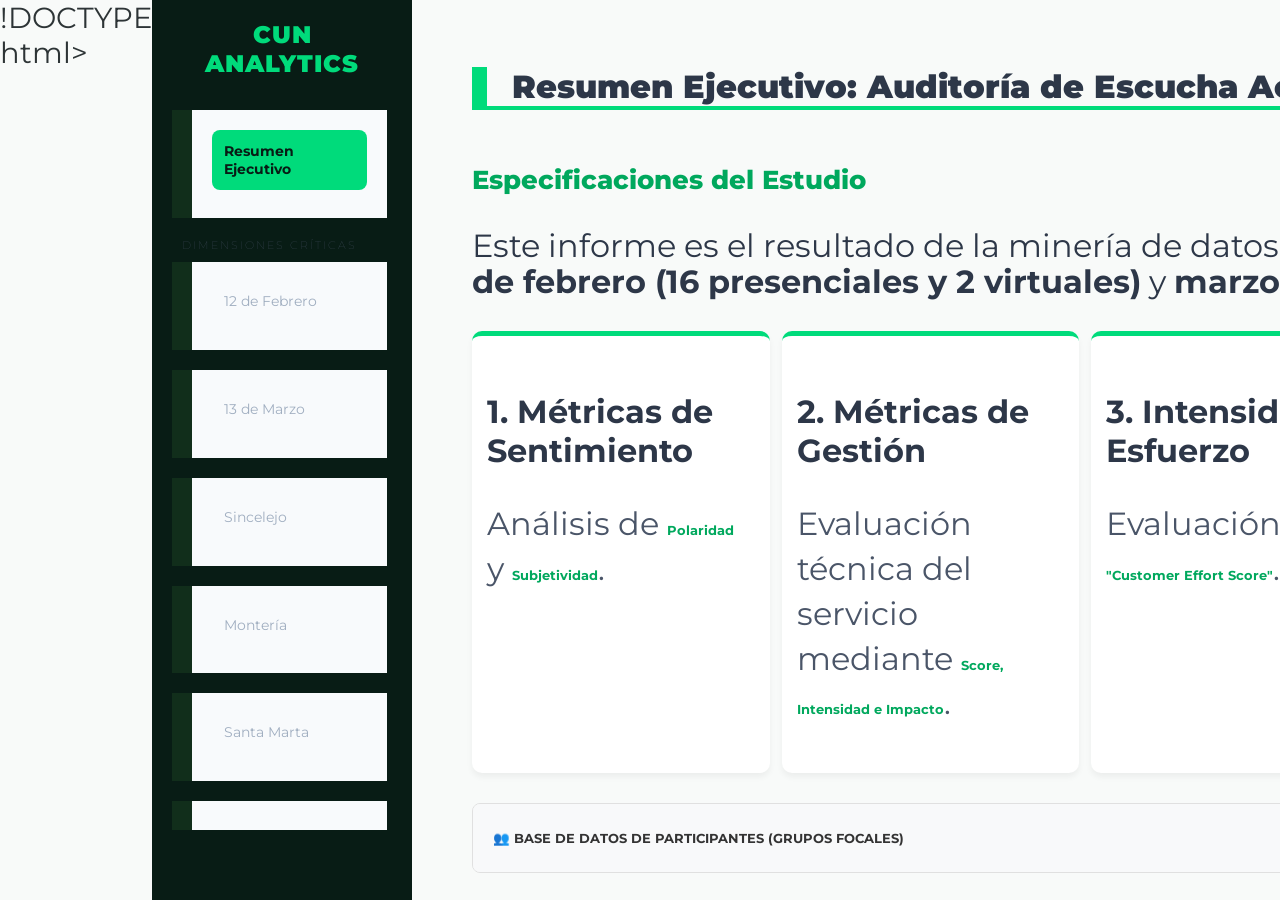
==== index.html @ f8b38ac7 "Subir FocusGroup-mayo" ====
!DOCTYPE html>
<html lang="es">
<head>
    <meta charset="UTF-8">
    <title>Auditoría de Escucha Activa CUN</title>
    <link href="https://fonts.googleapis.com/css2?family=Montserrat:wght@300;400;700;900&display=swap" rel="stylesheet">
        <link rel="stylesheet" href="./estilos/estiloTablas.css">
        <link rel="stylesheet" href="./estilos/style.css">
</head>
<body>

    <div class="app-container">
        <aside class="sidebar">
            <div class="brand">CUN ANALYTICS</div>
            
            <nav class="nav-menu">
                <ul class="nav-list">
                    <li>
                        <button class="nav-btn active" data-tab="inicio">Resumen Ejecutivo</button>
                    </li>
                    
                    <div class="nav-label">DIMENSIONES CRÍTICAS</div>
                    
                    <li><a href="./HojasHtml/12-Febrerohtml" class="nav-btn">12 de Febrero</a></li>
                    <li><a href="./HojasHtml/13-Marzo.html" class="nav-btn">13 de Marzo</a></li>
                    <li><a href="./HojasHtml/Sincelejo.html" class="nav-btn">Sincelejo</a></li>
                    <li><a href="./HojasHtml/Monteria.html" class="nav-btn">Montería</a></li>
                    <li><a href="./HojasHtml/SantaMarta.html" class="nav-btn">Santa Marta</a></li>
                    <li><a href="./HojasHtml/Neiva.html" class="nav-btn">Neiva</a></li>
                     <li><a href="./HojasHtml/Ibague.html" class="nav-btn">Neiva</a></li>
                    <li><button class="nav-btn" id="back-btn">Regresar</button></li>
                </ul>
            </nav>
        </aside>

        <main class="main-content">
            <section id="inicio" class="tab-pane active">
                <h1 class="main-title">Resumen Ejecutivo: Auditoría de Escucha Activa</h1>
                
                <div class="welcome-card">
                    <h2 class="section-subtitle">Especificaciones del Estudio</h2>
                    <p class="welcome-text">
<p class="welcome-text">
    Este informe es el resultado de la minería de datos cualitativos obtenida en los 
    <strong>Grupos Focales de febrero (16 presenciales y 2 virtuales)</strong> y 
    <strong>marzo (18 virtuales y 2 presenciales)</strong>. 
    
</p>
                </div>

                <div class="contenedor-insights-gigante">
                    <div class="caja-superior">
                        <h4 class="titulo-gigante">1. Métricas de Sentimiento</h4>
                        <p class="texto-gigante">Análisis de <strong>Polaridad</strong> y <strong>Subjetividad</strong>.</p>
                    </div>
                    <div class="caja-superior">
                        <h4 class="titulo-gigante">2. Métricas de Gestión</h4>
                        <p class="texto-gigante">Evaluación técnica del servicio mediante <strong>Score, Intensidad e Impacto</strong>.</p>
                    </div>
                    <div class="caja-superior">
                        <h4 class="titulo-gigante">3. Intensidad y Esfuerzo</h4>
                        <p class="texto-gigante">Evaluación del <strong>"Customer Effort Score"</strong>.</p>
                    </div>
                    <div class="caja-superior">
                        <h4 class="titulo-gigante">4. Análisis e Insights</h4>
                        <p class="texto-gigante">Interpretación estratégica y <strong>análisis de fondo</strong>.</p>
                    </div>
                    <div class="caja-superior">
                        <h4 class="titulo-gigante">5. Evidencia Directa</h4>
                        <p class="texto-gigante"><strong>Verbatims:</strong> Citas textuales extraídas de los grupos focales.</p>
                    </div>
                </div>
            </section>

            <div class="accordion-container" style="margin-top: 30px; border: 1px solid #e0e0e0; border-radius: 8px; overflow: hidden; background: white;">
                <button class="accordion-header" onclick="toggleAccordion()" style="width: 100%; padding: 20px; background: #f8f9fa; border: none; display: flex; justify-content: space-between; align-items: center; cursor: pointer;">
                    <span style="font-family: 'Montserrat', sans-serif; font-weight: 700; color: #333;">👥 BASE DE DATOS DE PARTICIPANTES (GRUPOS FOCALES)</span>
                    <span id="acc-icon" style="color: #e10915; font-size: 1.5rem; font-weight: bold;">+</span>
                </button>
                
                <div id="accordion-content" class="accordion-content" style="display: none; padding: 20px; overflow-x: auto; border-top: 1px solid #e0e0e0;">
                    <table class="comparative-table">
    <thead>
        <tr>
            <th>Fecha</th>
            <th>Documento</th>
            <th>Nombre Completo</th>
            <th>Programa Académico</th>
            <th>Modalidad</th>
        </tr>
    </thead>
    <tbody>
        <tr><td>12/02/2026</td><td>1028863261</td><td>Jaider Santiago Beltrán Veloza</td><td>Ingeniería de Sistemas</td><td>Presencial</td></tr>
        <tr><td>12/02/2026</td><td>1011086220</td><td>David Alejandro Hernández Rodríguez</td><td>Ingeniería de Sistemas</td><td>Presencial</td></tr>
        <tr><td>12/02/2026</td><td>1031171124</td><td>Juan Esteban Bernal</td><td>Administración de Empresas</td><td>Presencial</td></tr>
        <tr><td>12/02/2026</td><td>1010156798</td><td>Cristian Alexis Trujillo Padilla</td><td>Producción Audiovisual</td><td>Presencial</td></tr>
        <tr><td>12/02/2026</td><td>1233501755</td><td>Tifany Cifuentes Cabrales</td><td>Diseño Gráfico</td><td>Presencial</td></tr>
        <tr><td>12/02/2026</td><td>1016716433</td><td>Deiby Sebastián Gil Gallo</td><td>Diseño Gráfico</td><td>Presencial</td></tr>
        <tr><td>12/02/2026</td><td>1013108384</td><td>Juan Esteban Marentes Caballero</td><td>Ingeniería Electrónica</td><td>Presencial</td></tr>
        <tr><td>12/02/2026</td><td>1027151205</td><td>Laura Ximena Penagos Fernández</td><td>Diseño Gráfico</td><td>Presencial</td></tr>
        <tr><td>12/02/2026</td><td>1025530709</td><td>Juan Sebastián Amado Rodríguez</td><td>Ingeniería Electrónica</td><td>Presencial</td></tr>
        <tr><td>12/02/2026</td><td>1000850787</td><td>Juan David Velandia Guayacundo</td><td>Ingeniería de Sistemas</td><td>Presencial</td></tr>
        <tr><td>12/02/2026</td><td>1072961025</td><td>Andrés Felipe Castro Rodriguez</td><td>Administración Deportiva</td><td>Presencial</td></tr>
        <tr><td>12/02/2026</td><td>1024504661</td><td>Daniel Esteban Murcia Velásquez</td><td>Ingeniería de Sistemas</td><td>Presencial</td></tr>
        <tr><td>13/02/2026</td><td>1011089116</td><td>Johan Jaramillo Mejía</td><td>Ingeniería de Sistemas</td><td>Presencial</td></tr>
        <tr><td>11/03/2026</td><td>1101685660</td><td>Emerson Sair Salazar Corzo</td><td>Diseño Gráfico</td><td>Virtual</td></tr>
        <tr><td>11/03/2026</td><td>1082979523</td><td>Breiner Zamir Hernandez Ñustes</td><td>Administración de Empresas</td><td>Virtual</td></tr>
        <tr><td>12/03/2026</td><td>1030664643</td><td>Elkin Gómez</td><td>Publicidad y Mercadeo</td><td>Virtual</td></tr>
        <tr><td>12/03/2026</td><td>10967574</td><td>Alber Manuel Martinez Palencia</td><td>Administración de Empresas</td><td>Virtual</td></tr>
        <tr><td>12/03/2026</td><td>1021315566</td><td>Juan Esteban Contreras Lozano</td><td>Producción Audiovisual</td><td>Virtual</td></tr>
        <tr><td>12/03/2026</td><td>1003721769</td><td>Jose Mario Llorente Machado</td><td>Administración de Empresas</td><td>Virtual</td></tr>
        <tr><td>12/03/2026</td><td>1042433398</td><td>Hugo Rafael Mercado Bonett</td><td>Ingeniería Industrial</td><td>Virtual</td></tr>
        <tr><td>12/03/2026</td><td>1072425446</td><td>Carlos Andres Penagos Cristobal</td><td>Contaduría Pública</td><td>Virtual</td></tr>
        <tr><td>12/03/2026</td><td>1082958380</td><td>Dayana Melisa Perez Carrillo</td><td>Administración de Empresas</td><td>Virtual</td></tr>
        <tr><td>12/03/2026</td><td>1001186234</td><td>Carlos Alberto Poveda Nuñez</td><td>Ingeniería de Sistemas</td><td>Presencial</td></tr>
        <tr><td>12/03/2026</td><td>1070008398</td><td>Johanna Patricia Ramos Orjuela</td><td>Contaduría Pública</td><td>Virtual</td></tr>
    </tbody>
</table>
                </div>
            </div>

            <section id="comparativa" class="tab-pane active" style="margin-top: 50px;">
                <h2 class="section-subtitle">Análisis Comparativo Evolutivo: Presencial vs. Virtual</h2>
                
                <div class="explicacion-box">
                    <h3 class="metodologia-titulo">Metodología del Score Semántico</h3>
                    
                </div>

                <table class="comparative-table">
                    <thead>
                        <tr>
                            <th>Subcategoría</th>
                            <th>Métrica Clave</th>
                            <th>Resultado Feb (Presencial)</th>
                            <th>Resultado Mar (Virtual)</th>
                            <th>Calor</th>
                            <th>Explicación Operativa</th>
                        </tr>
                    </thead>
                    <tbody>
                        <tr>
                            <td><strong>Sede y Entorno</strong></td>
                            <td>Polaridad de Sentimiento</td>
                            <td><span class="metric-badge">+0.82</span><br><small>Valoración de espacios físicos y terrazas.</small></td>
                            <td><span class="metric-badge">+0.90</span><br><small>Soberanía del tiempo y facilidad digital.</small></td>
                            <td class="calor-up" style="color: #28a745; text-align: center;">▲</td>
                            <td>Para el virtual, el <span class="highlight-text">LMS es su hogar</span>. Valoran la eliminación del desplazamiento como una ganancia de calidad de vida.</td>
                        </tr>
                        <tr>
                            <td><strong>Canales de Servicio</strong></td>
                            <td>Score de Eficacia (1-5)</td>
                            <td><span class="metric-badge">3.2</span><br><small>Lentitud con opción presencial.</small></td>
                            <td><span class="metric-badge">1.2</span><br><small>Bloqueo sistémico sin respuesta.</small></td>
                            <td class="calor-down" style="color: #dc3545; text-align: center;">▼</td>
                            <td>El virtual no tiene "Plan B". Un error en <span class="highlight-text">CamiTicket</span> se percibe como abandono financiero absoluto.</td>
                        </tr>
                        <tr>
                            <td><strong>Carga Académica</strong></td>
                            <td>Carga académica</td>
                            <td><span class="metric-badge">15%</span><br><small>Fatiga por materias disciplinares.</small></td>
                            <td><span class="metric-badge">45%</span><br><small>Crisis por pérdida de créditos.</small></td>
                            <td class="calor-down" style="color: #dc3545; text-align: center;">▼</td>
                            <td>El <span class="highlight-text">"Trauma de Reintegro"</span> genera insatisfacción, a veces los creditos no parecen completos en SINU</td>
                        </tr>
                        <tr>
                            <td><strong>Docencia</strong></td>
                            <td>Satisfacción (CSAT)</td>
                            <td><span class="metric-badge">4.7</span><br><small>Conexión humana en aula.</small></td>
                            <td><span class="metric-badge">4.4</span><br><small>Guía académica estable.</small></td>
                            <td class="calor-stable" style="color: #ffc107; text-align: center;">●</td>
                            <td>El profesor es respetado, pero el virtual exige <span class="highlight-text">actualización de contenidos</span> multimedia y software moderno.</td>
                        </tr>
                        <tr>
                            <td><strong>Pertenencia</strong></td>
                            <td>Índice de Conexión</td>
                            <td><span class="metric-badge">ALTA</span><br><small>Vínculo social y cultural.</small></td>
                            <td><span class="metric-badge">BAJA</span><br><small>Vínculo por resolución.</small></td>
                            <td class="calor-down" style="color: #dc3545; text-align: center;">▼</td>
                            <td>El virtual se siente CUNista solo si la universidad <span class="highlight-text">le resuelve</span>. Si el proceso falla, la conexión desaparece.</td>
                        </tr>
                    </tbody>
                </table>
            </section>
<section id="comparativa" class="tab-pane active">
    <h2 class="section-subtitle">Análisis Comparativo por Ciudad</h2>
    
    <div class="table-wrapper">
        <table class="regional-analysis-table">
            <thead>
                <tr>
                    <th>Categoría : Subcategoría</th>
                    <th>Sincelejo</th>
                    <th>Montería</th>
                    <th>Santa Marta</th>
                    <th>Neiva</th>
                    <th>Ibagué</th>
                </tr>
            </thead>
            <tbody>
                <tr>
                    <td class="category-cell"><strong>Académico: Pensum y Calidad</strong></td>
                    <td><span class="score green">9.5</span> Nivel más alto, enfoque total en IA y actualización constante de contenidos.</td>
                    <td><span class="score">9.0</span> Contenido sólido pero limitado a la teoría por falta crítica de equipos físicos.</td>
                    <td><span class="score">9.0</span> Estudiantes valoran la aplicabilidad laboral y la ruta clara hacia el empleo.</td>
                    <td><span class="score">8.0</span> Contenidos modernos aunque existe una demanda insatisfecha por temas de ciberseguridad.</td>
                    <td><span class="score">8.5</span> Bien calificado gracias a la efectiva integración de diversos contenidos digitales.</td>
                </tr>
                <tr class="row-alert">
                    <td class="category-cell"><strong>Académico: Prácticas</strong></td>
                    <td><span class="score red">3.0</span> Bloqueo operativo por falta de convenios locales y exceso de burocracia.</td>
                    <td class="critical-cell"><span class="score red">2.0</span> Punto más crítico; estudiantes estancados en octavo semestre sin poder avanzar.</td>
                    <td><span class="score red">3.0</span> Limbo administrativo; perciben que los contratos no se firman a tiempo en Bogotá.</td>
                    <td><span class="score red">3.0</span> Desinformación total; no hay claridad sobre procesos, lugares o responsables.</td>
                    <td><span class="score red">2.5</span> Incertidumbre y miedo real a no graduarse por falta de empresas vinculadas.</td>
                </tr>
                <tr>
                    <td class="category-cell"><strong>Tecnológico: Hardware y Aula</strong></td>
                    <td><span class="score">4.0</span> Televisores pequeños; los estudiantes de atrás no logran ver el código.</td>
                    <td class="critical-cell"><span class="score red">1.0</span> Crisis total; faltan CPUs para desarmar y herramientas básicas como ponchadoras.</td>
                    <td><span class="score">4.0</span> Equipos lentos que no soportan los requerimientos del software de ingeniería.</td>
                    <td><span class="score">5.0</span> Equipos básicos con mantenimiento deficiente en periféricos como mouses y teclados.</td>
                    <td><span class="score">5.0</span> Hardware limitado; la operación depende totalmente de que el alumno traiga su PC.</td>
                </tr>
                <tr class="row-alert">
                    <td class="category-cell"><strong>Servicio: CamiTicket</strong></td>
                    <td><span class="score red">2.0</span> Respuestas frías; la sede carece de autonomía para resolver problemas directamente.</td>
                    <td><span class="score red">1.5</span> Nivel más bajo; tickets archivados sin respuesta efectiva durante semanas.</td>
                    <td><span class="score red">2.0</span> Lenguaje burocrático; cierran casos arbitrariamente sin aportar soluciones reales.</td>
                    <td><span class="score red">2.0</span> Respuestas robóticas estandarizadas que no corresponden a la solicitud enviada.</td>
                    <td><span class="score red">1.5</span> Gran frustración; el sistema se percibe como un muro burocrático insuperable.</td>
                </tr>
                <tr>
                    <td class="category-cell"><strong>Servicio: Bienestar</strong></td>
                    <td class="success-cell"><span class="score green">10.0</span> Perfección total; es el rostro humano que salva la experiencia de sede.</td>
                    <td><span class="score">9.0</span> Muy bueno; mejora notable con entrega de uniformes y kits deportivos.</td>
                    <td><span class="score">9.5</span> Actúan como mediadores efectivos cuando los procesos administrativos fallan.</td>
                    <td><span class="score">9.5</span> Único canal que genera felicidad real y sentido de pertenencia institucional.</td>
                    <td><span class="score">9.5</span> Pilar de sede; canal de comunicación efectivo, cercano y resolutivo.</td>
                </tr>
                <tr>
                    <td class="category-cell"><strong>Infraestructura: Física</strong></td>
                    <td><span class="score">5.0</span> Calor extremo; urgen zonas de descanso adecuadas y servicio de cafetería.</td>
                    <td><span class="score">6.0</span> Ambiente agradable pero afectado por la mala difusión de eventos locales.</td>
                    <td><span class="score red">4.5</span> Urgencia vital; los sistemas de aire acondicionado no logran enfriar salones.</td>
                    <td><span class="score">5.0</span> Edificio tipo oficina; falta alma de campus y bebederos de agua.</td>
                    <td><span class="score">5.0</span> Problemas serios de climatización y ruido excesivo entre salones vecinos.</td>
                </tr>
            </tbody>
        </table>
    </div>
    <div>
        <div class="item-container">
    <table class="regional-analysis-table insights-table">
        <thead>
            <tr>
                <th>Montería vs. el resto en Tecnología</th>
                <th>Sincelejo: Referente Académico</th>
                <th>Lo adminsitrativo, oportunidad de mejora</th>
                <th>Bienestar: El "Héroe" Local</th>
                
            </tr>
        </thead>
        <tbody>
            <tr>
                <td class="neutral-cell">
                    Mientras que Sincelejo o Ibagué reportan limitaciones menores, 
                    <strong>Montería</strong> carece de insumos físicos básicos. Es una brecha de dotación crítica.
                </td>
                <td class="success-cell">
                    Es la sede con mayor orgullo académico. Mientras otros valoran el pensum, 
                    en <strong>Sincelejo</strong> es su principal bandera de identidad.
                </td>
                <td class="neutral-cell">
                    Los fallos en <strong>CamiTicket y Prácticas</strong> son idénticos en todo el país, 
                    confirmando un problema centralizado en Bogotá, no en las sedes.
                </td>
                <td class="success-cell">
                    Sin excepción, es lo único que funciona perfectamente. El estudiante de la 
                    <strong>CUN</strong> valora profundamente la atención humana presencial.
                </td>
               
            </tr>
        </tbody>
    </table>
</div>
</section>

<seccion>
    <div class = "slides">
            <iframe src="https://docs.google.com/presentation/d/e/2PACX-1vTR9WwRwPGd0lTz35zc57aGrCvgGKlrPq21J64Ih_JGlXs4ga_efpC9P6jLFLW65jc3xTUt_A3sXANV/pubembed?start=false&loop=false&delayms=3000" frameborder="0" width="1536" height="893" allowfullscreen="true" mozallowfullscreen="true" webkitallowfullscreen="true"></iframe>
    </div>
</seccion>    

        </main>
    </div>

    <script>
        function toggleAccordion() {
            const content = document.getElementById('accordion-content');
            const icon = document.getElementById('acc-icon');
            if (content.style.display === "block") {
                content.style.display = "none";
                icon.innerText = "+";
            } else {
                content.style.display = "block";
                icon.innerText = "-";
            }
        }
    </script>
    <script src="script.js"></script>C:\Users\juan_garnicac\Documents\ProyectosVisual\EschuahEnvivo\febrero-12\Grupo focal 3_SC.json
</body>
</html>
---- estilos/estiloTablas.css ----
/* Contenedor de la sección */
#comparativa {
    margin-top: 50px;
    font-family: 'Segoe UI', Tahoma, Geneva, Verdana, sans-serif;
}

.section-subtitle {
    color: #1b5e20; /* Verde institucional oscuro */
    margin-bottom: 20px;
}

/* Manejo del scroll y contenedor de tabla */
.table-wrapper {
    overflow-x: auto;
    margin: 20px 0;
    box-shadow: 0 4px 10px rgba(0,0,0,0.1);
    border-radius: 8px;
}

/* Estilo general de la tabla */
.regional-analysis-table {
    width: 100%;
    border-collapse: collapse;
    min-width: 1100px;
    background-color: #ffffff;
}

/* Encabezados en verde oscuro */
.regional-analysis-table th {
    background-color: #2e7d32; 
    color: #ffffff;
    padding: 15px;
    border: 1px solid #ffffff;
    text-align: center;
}

.regional-analysis-table th:first-child {
    text-align: left;
}

/* Celdas */
.regional-analysis-table td {
    padding: 12px;
    border: 1px solid #e8f5e9; /* Bordes en verde muy claro */
    vertical-align: top;
    font-size: 14px;
    line-height: 1.4;
    color: #333;
}

/* Columna de categorías */
.category-cell {
    background-color: #f1f8e9; /* Fondo sutil verde/lima */
    width: 220px;
    color: #1b5e20;
}

/* Resaltado de puntajes en escala de verde */
.score {
    display: block;
    font-weight: bold;
    font-size: 1.1em;
    margin-bottom: 4px;
    text-align: center;
}

/* Reemplazo de rojos por verdes suaves para mantener la escala */
.score.green { color: #2e7d32; } /* Verde fuerte para lo excelente */
.score.low { color: #81c784; }   /* Verde claro para lo que antes era rojo */

/* Celdas de éxito (Puntajes 9-10) */
.success-cell {
    background-color: #c8e6c9 !important; /* Verde menta claro */
}

/* Celdas de puntaje bajo (Ahora en verde neutro, no rojo) */
.neutral-cell {
    background-color: #f9fbe7 !important; /* Un verde/amarillo muy pálido */
}

/* Estilo responsivo */
@media (max-width: 768px) {
    .regional-analysis-table td {
        font-size: 13px;
    }
}
---- estilos/style.css ----
/* VARIABLES Y BASE */
:root {
    --cun-green: #22c55e;
    --cun-green-dark: #166534;
    --cun-gray-dark: #1e293b;
    --white: #ffffff;
}

body {
    margin: 0; 
    font-family: 'Montserrat', sans-serif;
    background-color: #f1f5f9; 
    color: var(--cun-gray-dark);
    font-size: 1.8rem; 
}

.app-container { display: flex; height: 100vh; }

/* SIDEBAR Y NAV */
.sidebar {
    width: 380px;
    background-color: var(--cun-gray-dark);
    padding: 2.5rem 1.2rem; 
    position: fixed; 
    height: 100vh;
}

.brand { 
    font-size: 2.8rem; 
    font-weight: 900; 
    color: var(--cun-green); 
    text-align: center; 
    margin-bottom: 3rem; 
}

.nav-list { list-style: none; padding: 0; margin: 0; }

.nav-label { 
    font-size: 1.3rem; 
    color: #64748b; 
    margin: 1.5rem 0 1rem 10px; 
    letter-spacing: 2px; 
}

.nav-btn {
    width: 100%; 
    padding: 22px; 
    background: none; border: none; color: #94a3b8;
    text-align: left; 
    font-weight: 700; 
    cursor: pointer; 
    border-radius: 10px;
    margin-bottom: 10px; 
    transition: 0.3s;
    font-size: 1.5rem;
    text-decoration: none;
    display: block;
}

.nav-btn:hover, .nav-btn.active { background-color: var(--cun-green); color: white; }

/* MAIN CONTENT */
.main-content { 
    margin-left: 38px; 
    flex: 1; 
    padding: 4rem 5rem; 
    overflow-y: auto; 
    font-size: 1.1rem;
}
.main-content p {
    font-size: 2rem !important; /* <--- ESTA ES LA QUE TIENES QUE CAMBIAR */
    line-height: 1.1;
    margin-bottom: 2rem;
    color: var(--cun-gray-dark);
}

.main-title { 
    font-size: 4rem; 
    font-weight: 900; 
    margin-bottom: 2rem; 
    border-left: 15px solid var(--cun-green); 
    padding-left: 25px; 
}

/* CARDS Y CONTENEDORES EXPLICATIVOS */


.section-subtitle {
    color: var(--cun-green-dark);
    font-weight: 800;
    margin-bottom: 1rem;
}


/* INSIGHTS GIGANTES (Tus estilos específicos) */
/* EL CONTENEDOR: Ahora más compacto */
.contenedor-insights-gigante {
    display: grid;
    grid-template-columns: repeat(5, 1fr); /* 5 columnas para que sean pequeñas */
    gap: 12px;
    margin-top: 20px;
}

/* LAS CAJAS: Menos "aire" y bordes más finos */
.caja-superior {
    background: white !important;
    padding: 15px !important;       /* Antes tenías 40px, ahora 15px */
    border-radius: 10px !important;
    border-top: 5px solid var(--cun-green) !important; /* Antes 20px, ahora 5px */
    box-shadow: 0 4px 6px rgba(0,0,0,0.05) !important;
    min-height: auto !important;
}

/* EL TÍTULO DE LA MÉTRICA: Letra tamaño normal/destacado */
.titulo-gigante {
    font-size: 2rem !important;    /* Bajamos de 3.5rem a 1rem */
    color: var(--cun-gray-dark) !important;
    font-weight: 700 !important;
    text-transform: none !important; /* Quitamos las mayúsculas pesadas */
    margin-bottom: 2px !important;
    line-height: 1.2 !important;
}

/* EL TEXTO DESCRIPTIVO: Letra igual a la de las tablas */
.texto-gigante {
    font-size: 0.2rem !important;  /* Antes 2.2rem, ahora 0.85rem */
    color: #4a5568 !important;
    line-height: 1.4 !important;
}

/* LAS NEGRITAS DENTRO DE LA MÉTRICA */
.texto-gigante strong {
    color: var(--cun-green-dark) !important;
    font-size: 0.8rem !important;  /* Antes 2.4rem, ahora 0.85rem */
}
/* LISTAS GIGANTES */
ul li {
    color: #166534 !important; 
    font-size: 30px !important; 
    line-height: 1.1 !important;
    padding: 20px !important;
    margin-bottom: 20px !important;
    border-left: 20px solid #112e1b !important;
    background: #f8fafc !important;
    display: block !important;
}
/* Estilos para la tabla comparativa y componentes nuevos */

.comparative-table {
    width: 100%;
    border-collapse: collapse;
    margin-top: 60px;
    background: white;
    border-radius: 10px;
    overflow: hidden;
    box-shadow: 0 4px 15px rgba(0,0,0,0.1);
}

.comparative-table th {
    background: #00db7b;
    color: #1a202c;
    padding: 15px;
    font-weight: 900;
    text-transform: uppercase;
    font-size: 1.1rem;
    text-align: left;
}

.comparative-table td {
    padding: 15px;
    border-bottom: 1px solid #edf2f7;
     font-size: 1.1rem;
    vertical-align: top;
    color: #2d3748;
}

.metric-badge {
    font-weight: 700;
    padding: 4px 8px;
    border-radius: 5px;
    background: #f1f5f9;
    display: inline-block;
    margin-bottom: 5px;
}

/* Colores de Tendencia (Calor) */
.calor-up {
    color: #2f855a;
    font-size: 1.2rem;
    font-weight: 900;
    text-align: center;
}

.calor-down {
    color: #c53030;
    font-size: 1.2rem;
    font-weight: 900;
    text-align: center;
}

.calor-stable {
    color: #718096;
    font-size: 1.2rem;
    font-weight: 900;
    text-align: center;
}

/* Caja de Metodología */
.explicacion-box {
    background: #f8fafc;
    padding: 10px;
    border-left: 5px solid #00db7b;
    margin: 20px 0;
    border-radius: 0 10px 10px 0;
}

.metodologia-titulo {
    margin-top: 0;
    color: #1a202c;
    font-size: 1.1rem;
    font-weight: 700;
}

.highlight-text {
    color: #00db7b;
    font-weight: 700;
}

small {
    color: #718096;
    line-height: 1.2;
}
:root {
    --cun-green: #00db7b;
    --cun-green-dark: #00a85d;
    --cun-gray-dark: #2d3748;
    --bg-light: #f7fafc;
    --sidebar-bg: #1a202c;
}

body {
    font-family: 'Montserrat', sans-serif;
    background-color: var(--bg-light);
    margin: 0;
    display: flex;
}

/* Sidebar */
.sidebar {
    width: 260px;
    background: var(--sidebar-bg);
    color: white;
    height: 100vh;
    position: fixed;
    padding: 10px;
}

.brand {
    font-weight: 900;
    font-size: 1.5rem;
    margin-bottom: 2rem;
    color: var(--cun-green);
}

.nav-section-title {
    color: #4a5568;
    font-size: 0.7rem;
    font-weight: 900;
    margin: 20px 0 10px 10px;
    text-transform: uppercase;
}

.nav-btn {
    width: 100%;
    padding: 12px;
    margin-bottom: 8px;
    background: none;
    border: none;
    color: #a0aec0;
    text-align: left;
    cursor: pointer;
    font-family: 'Montserrat';
    transition: 0.3s;
    border-radius: 8px;
}

.nav-btn.active, .nav-btn:hover {
    background: var(--cun-green);
    color: #1a202c;
    font-weight: 700;
}

/* Main Content */
.main-content {
    margin-left: 300px;
    padding: 40px;
    width: calc(100% - 340px);
}

.tab-pane {
    display: none;
    animation: fadeIn 0.5s;
}

.tab-pane.active {
    display: block;
}

@keyframes fadeIn {
    from { opacity: 0; }
    to { opacity: 1; }
}

.main-title {
    font-weight: 900;
    color: var(--cun-gray-dark);
    border-bottom: 4px solid var(--cun-green);
    display: inline-block;
    margin-bottom: 2rem;
}

.info-card {
    background: white;
    padding: 2rem;
    border-radius: 15px;
    box-shadow: 0 10px 30px rgba(0,0,0,0.05);
}

.sub-title {
    font-weight: 700;
    color: var(--cun-green-dark);
    margin: 2rem 0 1rem 0;
    text-transform: uppercase;
    font-size: 1.2rem;
}

/* Tablas */
table {
    width: 100%;
    border-collapse: collapse;
    margin-bottom: 2rem;
    background: white;
    border-radius: 12px;
    overflow: hidden;
    box-shadow: 0 4px 6px rgba(0,0,0,0.05);
}

th {
    background: #edf2f7;
    padding: 15px;
    text-align: left;
    font-size: 0.8rem;
    text-transform: uppercase;
    color: #4a5568;
}

td {
    padding: 15px;
    border-bottom: 1px solid #edf2f7;
    color: #2d3748;
}

/* Badges y Números */
.badge {
    padding: 4px 12px;
    border-radius: 20px;
    font-size: 0.75rem;
    font-weight: 700;
}

.badge-critico { background: #fed7d7; color: #822727; }
.badge-pos { background: #c6f6d5; color: #22543d; }

.num {
    font-weight: 900;
    color: var(--cun-green);
    font-size: 1.2rem;
    width: 40px;
}

/* Citas */
.quote-table td {
    border-bottom: none;
    font-style: italic;
    color: #4a5568;
}

.quote-mark {
    font-size: 3rem;
    color: var(--cun-green);
    font-family: serif;
    line-height: 0;
    vertical-align: -15px;
}
:root { 
    --cun-green: #00db7b; 
    --cun-green-dark: #00a85d; 
    --cun-gray-dark: #2d3748; 
}

body { 
    font-family: 'Montserrat', sans-serif; 
    background-color: #f7fafc; 
    margin: 0; 
    display: flex; 
}

/* BARRA LATERAL */
.sidebar { 
    width: 260px; 
    background: #1a202c; 
    color: white; 
    height: 100vh; 
    position: fixed; 
    padding: 20px; 
    box-sizing: border-box;
}

.brand { 
    font-weight: 900; 
    font-size: 1.5rem; 
    margin-bottom: 2rem; 
    color: var(--cun-green); 
}

.nav-label {
    color: #4a5568; 
    font-size: 0.7rem; 
    font-weight: 30; 
    margin: 20px 0 10px 10px; 
    text-transform: uppercase;
}

.nav-btn {
    width: 100%;
    padding: 8px 12px;        /* Antes 12px, ahora más pequeño */
    margin-bottom: 6px;       /* Antes 8px, ahora más pequeño */
    font-size: 0.8rem;        /* Antes 0.9rem, ahora más pequeño */
    border-radius: 6px;       /* Antes 8px, ahora más pequeño */
}

.nav-btn.active, .nav-btn:hover { 
    background: var(--cun-green); 
    color: #1a202c; 
    font-weight: 700; 
}

/* CONTENIDO PRINCIPAL */
.main-content { 
    margin-left: 260px; 
    padding: 40px; 
    width: calc(100% - 260px); 
    box-sizing: border-box;
}

.tab-pane { 
    display: none; 
    animation: fadeIn 0.5s; 
}

.tab-pane.active { 
    display: block; 
}

@keyframes fadeIn { 
    from { opacity: 0; } 
    to { opacity: 1; } 
}

.main-title { 
    font-weight: 900; 
    color: var(--cun-gray-dark); 
    border-bottom: 4px solid var(--cun-green); 
    display: inline-block; 
    margin-bottom: 2rem; 
}

.sub-title { 
    font-weight: 700; 
    color: var(--cun-green-dark); 
    margin: 2rem 0 1rem 0; 
    text-transform: uppercase; 
    font-size: 1.1rem; 
}

/* TABLAS Y TARJETAS */
table { 
    width: 100%; 
    border-collapse: collapse; 
    margin-bottom: 2rem; 
    background: white; 
    border-radius: 12px; 
    overflow: hidden; 
    box-shadow: 0 4px 6px rgba(0,0,0,0.05); 
}

th { 
    background: #edf2f7; 
    padding: 15px; 
    text-align: left; 
    font-size: 0.8rem; 
    text-transform: uppercase; 
    color: #4a5568; 
}

td { 
    padding: 15px; 
    border-bottom: 1px solid #edf2f7; 
    color: #2d3748; 
}

.badge { 
    padding: 4px 12px; 
    border-radius: 20px; 
    font-size: 0.75rem; 
    font-weight: 700; 
}

.badge-critico { background: #fed7d7; color: #822727; }
.badge-pos { background: #c6f6d5; color: #22543d; }

.quote-mark { 
    font-size: 3rem; 
    color: var(--cun-green); 
    font-family: serif; 
    line-height: 0; 
    vertical-align: -15px; 
}

.num { 
    font-weight: 900; 
    color: var(--cun-green); 
    font-size: 1.2rem; 
    width: 40px; 
}

.summary-box {
    background: white; 
    padding: 2rem; 
    border-radius: 15px; 
    box-shadow: 0 10px 30px rgba(0,0,0,0.05);
    line-height: 1.6;
}
/* Variables de Identidad CUN */
:root {
    --cun-green: #00db7b;
    --cun-green-dark: #00a85d;
    --cun-gray-dark: #2d3748;
    --cun-bg: #f7fafc;
    --sidebar-bg: #1a202c;
    --text-main: #2d3748;
    --text-muted: #718096;
    --border-color: #edf2f7;
}

/* Reset y Estilos Base */
body {
    font-family: 'Montserrat', sans-serif;
    background-color: var(--cun-bg);
    margin: 0;
    display: flex;
}

/* Sidebar / Menú Lateral */
.sidebar {
    width: 260px;
    background: var(--sidebar-bg);
    color: white;
    height: 100vh;
    position: fixed;
    padding: 20px;
}

.brand {
    font-weight: 900;
    font-size: 1.5rem;
    margin-bottom: 2rem;
    color: var(--cun-green);
    letter-spacing: 1px;
}

.sidebar-label {
    color: #4a5568;
    font-size: 0.7rem;
    font-weight: 900;
    margin: 20px 0 10px 10px;
    text-transform: uppercase;
}

.nav-btn {
    width: 100%;
    padding: 12px;
    margin-bottom: 8px;
    background: none;
    border: none;
    color: #a0aec0;
    text-align: left;
    cursor: pointer;
    font-family: 'Montserrat';
    transition: 0.3s;
    border-radius: 8px;
    font-weight: 400;
}

.nav-btn.active, .nav-btn:hover {
    background: var(--cun-green);
    color: var(--sidebar-bg);
    font-weight: 700;
}

/* Contenedor Principal */
.main-content {
    margin-left: 300px;
    padding: 40px;
    width: calc(100% - 340px);
}

/* Sistema de Pestañas */
.tab-pane {
    display: none;
    animation: fadeIn 0.5s;
}

.tab-pane.active {
    display: block;
}

@keyframes fadeIn {
    from { opacity: 0; transform: translateY(10px); }
    to { opacity: 1; transform: translateY(0); }
}

/* Títulos */
.main-title {
    font-weight: 900;
    color: var(--cun-gray-dark);
    border-bottom: 4px solid var(--cun-green);
    display: inline-block;
    margin-bottom: 2rem;
}

.sub-title {
    font-weight: 700;
    color: white;
    background: var(--cun-gray-dark);
    margin: 2rem 0 1rem 0;
    text-transform: uppercase;
    font-size: 0.9rem;
    padding: 10px 15px;
    border-left: 5px solid var(--cun-green);
}

/* Contenedores de Ítems */
.item-container {
    background: white;
    border-radius: 12px;
    padding: 25px;
    margin-bottom: 30px;
    box-shadow: 0 4px 6px rgba(0,0,0,0.05);
    border: 1px solid #e2e8f0;
}

.item-header {
    font-weight: 700;
    color: var(--cun-green-dark);
    font-size: 0.8rem;
    text-transform: uppercase;
    margin-bottom: 15px;
    border-bottom: 1px solid var(--border-color);
    padding-bottom: 5px;
}

/* Tablas de Métricas */
table {
    width: 100%;
    border-collapse: collapse;
    margin-bottom: 20px;
}

th {
    background: #f8fafc;
    padding: 12px;
    text-align: left;
    font-size: 0.7rem;
    text-transform: uppercase;
    color: var(--text-muted);
    border: 1px solid var(--border-color);
}

td {
    padding: 12px;
    border: 1px solid var(--border-color);
    color: var(--text-main);
    font-size: 0.85rem;
}

/* Badges de Estado */
.badge {
    padding: 5px 12px;
    border-radius: 4px;
    font-size: 0.7rem;
    font-weight: 700;
    text-transform: uppercase;
    display: inline-block;
}

.badge-critico {
    background: #fff5f5;
    color: #c53030;
    border: 1px solid #feb2b2;
}

.badge-pos {
    background: #f0fff4;
    color: #2f855a;
    border: 1px solid #9ae6b4;
}

/* Verbatims y Evidencia */
.verbatim {
    background: #f7fafc;
    border-left: 4px solid var(--cun-green);
    padding: 20px;
    font-style: italic;
    color: #4a5568;
    position: relative;
    font-size: 0.9rem;
    line-height: 1.5;
}

/* Insight Box */
.insight-box {
    background: #fffaf0;
    border: 1px solid #feebc8;
    padding: 18px;
    border-radius: 8px;
    color: #744210;
    font-size: 0.85rem;
    line-height: 1.6;
    margin-bottom: 20px;
}
/* VARIABLES DE IDENTIDAD CUN */
:root {
    --cun-green: #00db7b;
    --cun-green-dark: #00a85d;
    --cun-gray-dark: #2d3748;
    --bg-light: #f7fafc;
    --sidebar-bg: #1a202c;
    --text-main: #2d3748;
    --text-muted: #718096;
    --border-color: #edf2f7;
}

/* RESET Y BASE */
body {
    font-family: 'Montserrat', sans-serif;
    background-color: var(--bg-light);
    margin: 0;
    display: flex;
}

/* SIDEBAR / MENÚ LATERAL */
.sidebar {
    width: 260px;
    background: var(--sidebar-bg);
    color: white;
    height: 100vh;
    position: fixed;
    padding: 20px;
    box-sizing: border-box;
}

.brand {
    font-weight: 900;
    font-size: 1.5rem;
    margin-bottom: 2rem;
    color: var(--cun-green);
    letter-spacing: 1px;
}

.sidebar-label {
    color: #4a5568;
    font-size: 0.7rem;
    font-weight: 900;
    margin: 20px 0 10px 10px;
    text-transform: uppercase;
}

.nav-btn {
    width: 100%;
    padding: 12px;
    margin-bottom: 8px;
    background: none;
    border: none;
    color: #a0aec0;
    text-align: left;
    cursor: pointer;
    font-family: 'Montserrat';
    transition: 0.3s;
    border-radius: 8px;
    font-size: 0.9rem;
}

.nav-btn.active, .nav-btn:hover {
    background: var(--cun-green);
    color: var(--sidebar-bg);
    font-weight: 700;
}

/* CONTENEDOR PRINCIPAL */
.main-content {
    margin-left: 280px;
    padding: 40px;
    width: calc(100% - 320px);
    box-sizing: border-box;
}

/* SISTEMA DE PESTAÑAS */
.tab-pane {
    display: none;
    animation: fadeIn 0.4s ease-in-out;
}

.tab-pane.active {
    display: block;
}

@keyframes fadeIn {
    from { opacity: 0; transform: translateY(5px); }
    to { opacity: 1; transform: translateY(0); }
}

/* TÍTULOS */
.main-title {
    font-weight: 900;
    color: var(--cun-gray-dark);
    border-bottom: 4px solid var(--cun-green);
    display: inline-block;
    margin-bottom: 2rem;
    font-size: 2rem;
}

.sub-title {
    font-weight: 700;
    color: white;
    background: var(--cun-gray-dark);
    margin: 2rem 0 1rem 0;
    text-transform: uppercase;
    font-size: 0.9rem;
    padding: 10px 15px;
    border-left: 5px solid var(--cun-green);
}

/* CONTENEDORES DE ITEMS */
.item-container {
    background: white;
    border-radius: 12px;
    padding: 25px;
    margin-bottom: 30px;
    box-shadow: 0 4px 6px rgba(0,0,0,0.05);
    border: 1px solid #e2e8f0;
}

.item-header {
    font-weight: 700;
    color: var(--cun-green-dark);
    font-size: 0.8rem;
    text-transform: uppercase;
    margin-bottom: 15px;
    border-bottom: 1px solid var(--border-color);
    padding-bottom: 5px;
}

/* TABLAS DE MÉTRICAS */
table {
    width: 100%;
    border-collapse: collapse;
    margin-bottom: 20px;
}

th {
    background: #f8fafc;
    padding: 12px;
    text-align: left;
    font-size: 0.7rem;
    text-transform: uppercase;
    color: var(--text-muted);
    border: 1px solid var(--border-color);
}

td {
    padding: 12px;
    border: 1px solid var(--border-color);
    color: var(--text-main);
    font-size: 0.85rem;
}

/* BADGES DE ESTADO */
.badge {
    padding: 5px 12px;
    border-radius: 4px;
    font-size: 0.7rem;
    font-weight: 700;
    text-transform: uppercase;
}

.badge-critico {
    background: #fff5f5;
    color: #c53030;
    border: 1px solid #feb2b2;
}

.badge-pos {
    background: #f0fff4;
    color: #2f855a;
    border: 1px solid #9ae6b4;
}

/* VERBATIMS Y EVIDENCIA */
.verbatim {
    background: #f7fafc;
    border-left: 4px solid var(--cun-green);
    padding: 20px;
    font-style: italic;
    color: #4a5568;
    position: relative;
    font-size: 0.9rem;
    line-height: 1.5;
}

/* INSIGHT BOX */
.insight-box {
    background: #fffaf0;
    border: 1px solid #feebc8;
    padding: 18px;
    border-radius: 8px;
    color: #744210;
    font-size: 0.85rem;
    line-height: 1.6;
    margin-bottom: 20px;
}
.accordion-btn:hover {
    background-color: rgba(0,0,0,0.02) !important;
}

.accordion-btn span {
    transition: transform 0.3s ease;
}

#accordion-content {
    animation: fadeIn 0.4s ease;
}
.nav-menu {
    max-height: 80vh;    /* Altura máxima de la barra lateral */
    overflow-y: auto;    /* Habilita el subir y bajar */
    padding-right: 5px;
}

/* Personalización de la barra de scroll */
.nav-menu::-webkit-scrollbar {
    width: 6px;
}

.nav-menu::-webkit-scrollbar-thumb {
    background: #cccccc;
    border-radius: 10px;
}
/* estilos metodologia */
/* PALETA DE COLORES VERDE INSTITUCIONAL */
:root {
    --green-dark: #1b4332;
    --green-mid: #2d6a4f;
    --green-bright: #40916c;
    --green-light: #d8f3dc;
    --green-soft: #f0fff4;
    --sidebar-bg: #081c15;
    --text-main: #2d3436;
}

body {
    font-family: 'Montserrat', sans-serif;
    background-color: #f8faf9;
    color: var(--text-main);
    overflow-x: hidden;
}

.app-wrapper {
    display: flex;
    min-height: 100vh;
}

/* SIDEBAR CON SCROLL INDEPENDIENTE */
.sidebar-green {
    width: 280px;
    background-color: var(--sidebar-bg);
    color: white;
    position: fixed;
    height: 100vh;
    display: flex;
    flex-direction: column;
    z-index: 1000;
}

.sidebar-header {
    padding: 2rem 1.5rem;
    font-weight: 800;
    font-size: 1.1rem;
    color: #95d5b2;
    display: flex;
    align-items: center;
    gap: 10px;
}

.sidebar-nav {
    flex-grow: 1;
    overflow-y: auto; /* SCROLL PARA SUBIR Y BAJAR BOTONES */
    padding: 1rem;
}

/* Estética del Scrollbar para el menú */
.sidebar-nav::-webkit-scrollbar {
    width: 4px;
}
.sidebar-nav::-webkit-scrollbar-thumb {
    background: var(--green-mid);
    border-radius: 10px;
}

.nav-link {
    color: #b7e4c7;
    padding: 12px 15px;
    border-radius: 8px;
    margin-bottom: 5px;
    font-size: 0.9rem;
    transition: all 0.3s ease;
    display: flex;
    align-items: center;
    gap: 10px;
}

.nav-link i { font-size: 1.1rem; }

.nav-link:hover, .nav-link.active {
    background-color: var(--green-mid);
    color: white;
    transform: translateX(5px);
}

.btn-back {
    margin-top: 20px;
    border: 1px solid var(--green-bright);
    background: transparent;
}

/* ÁREA DE CONTENIDO */
.main-viewport {
    margin-left: 280px;
    width: calc(100% - 280px);
    transition: all 0.3s ease;
}

.content-header {
    background: white;
    padding: 1.5rem 2.5rem;
    border-bottom: 2px solid var(--green-light);
}

/* TARJETAS Y COMPONENTES */
.apa-card {
    background-color: white;
    border-radius: 15px;
    box-shadow: 0 4px 15px rgba(0,0,0,0.05);
    border-left: 6px solid var(--green-bright);
}

.glass-card {
    background: white;
    border-radius: 12px;
    border: 1px solid var(--green-light);
}

.border-start-green {
    border-left: 5px solid var(--green-dark) !important;
}

.card-stats {
    background: linear-gradient(135deg, var(--green-dark), var(--green-mid));
    color: white;
    border-radius: 12px;
}

.badge-green {
    background-color: rgba(255,255,255,0.2);
    color: white;
    padding: 5px 10px;
}

.text-green-dark { color: var(--green-dark); }

.bg-green-light { background-color: var(--green-light); }

.custom-list li {
    padding: 8px 0;
    color: #4a4a4a;
    font-size: 0.95rem;
}

.custom-list li i {
    color: var(--green-bright);
    margin-right: 10px;
    font-size: 0.8rem;
}

.green-divider {
    border-top: 2px solid var(--green-light);
    opacity: 1;
}
@keyframes fadeIn {
    from { opacity: 0; transform: translateY(-10px); }
    to { opacity: 1; transform: translateY(0); }
}
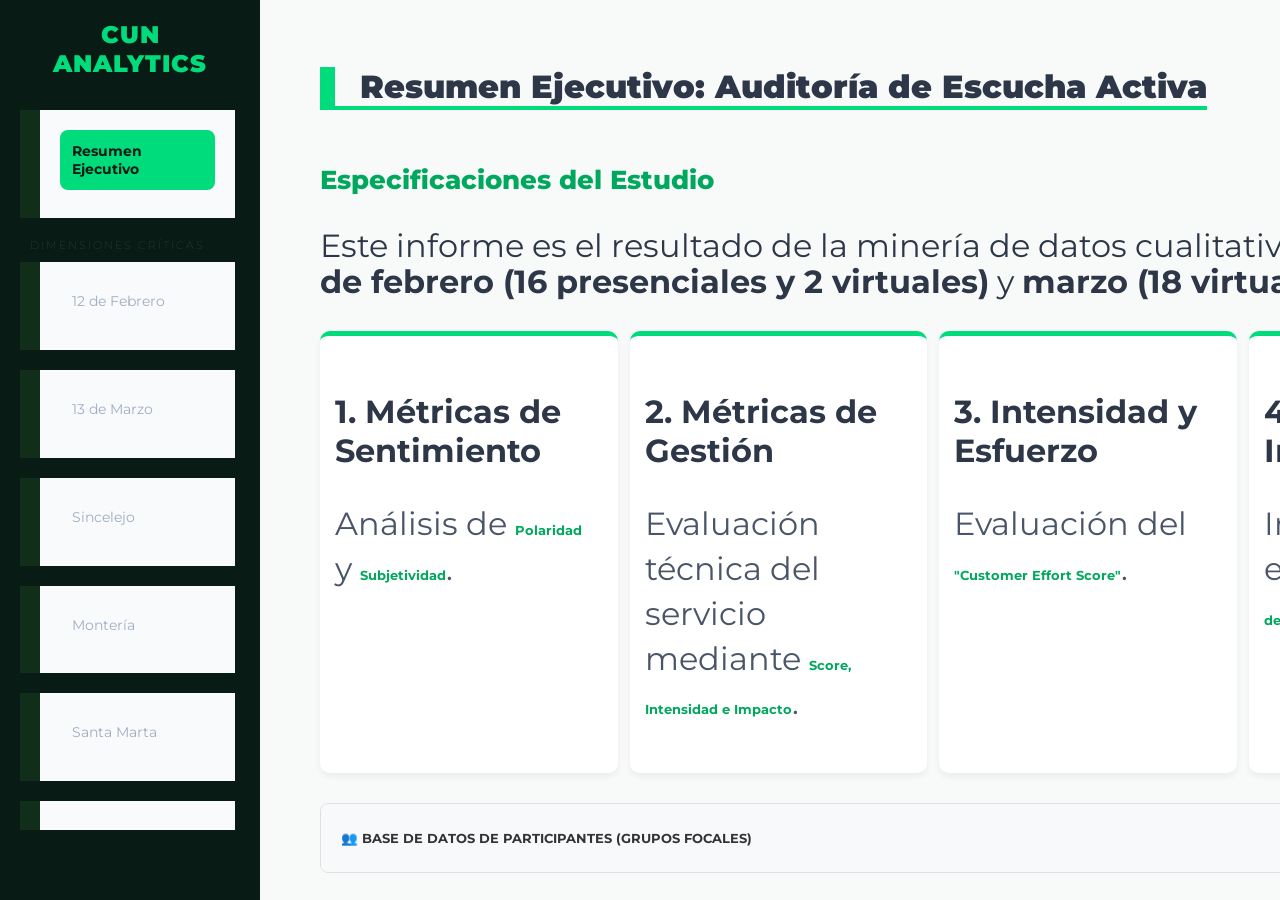
==== commit 653a34a9: "Update index.html" ====
--- a/index.html
+++ b/index.html
@@ -1,313 +1,314 @@
-!DOCTYPE html>
+
+<!DOCTYPE html>
 <html lang="es">
 <head>
     <meta charset="UTF-8">
     <title>Auditoría de Escucha Activa CUN</title>
     <link href="https://fonts.googleapis.com/css2?family=Montserrat:wght@300;400;700;900&display=swap" rel="stylesheet">
-        <link rel="stylesheet" href="./estilos/estiloTablas.css">
-        <link rel="stylesheet" href="./estilos/style.css">
+    <link rel="stylesheet" href="./estilos/estiloTablas.css">
+    <link rel="stylesheet" href="./estilos/style.css">
 </head>
 <body>
 
-    <div class="app-container">
-        <aside class="sidebar">
-            <div class="brand">CUN ANALYTICS</div>
-            
-            <nav class="nav-menu">
-                <ul class="nav-list">
-                    <li>
-                        <button class="nav-btn active" data-tab="inicio">Resumen Ejecutivo</button>
-                    </li>
-                    
-                    <div class="nav-label">DIMENSIONES CRÍTICAS</div>
-                    
-                    <li><a href="./HojasHtml/12-Febrerohtml" class="nav-btn">12 de Febrero</a></li>
-                    <li><a href="./HojasHtml/13-Marzo.html" class="nav-btn">13 de Marzo</a></li>
-                    <li><a href="./HojasHtml/Sincelejo.html" class="nav-btn">Sincelejo</a></li>
-                    <li><a href="./HojasHtml/Monteria.html" class="nav-btn">Montería</a></li>
-                    <li><a href="./HojasHtml/SantaMarta.html" class="nav-btn">Santa Marta</a></li>
-                    <li><a href="./HojasHtml/Neiva.html" class="nav-btn">Neiva</a></li>
-                     <li><a href="./HojasHtml/Ibague.html" class="nav-btn">Neiva</a></li>
-                    <li><button class="nav-btn" id="back-btn">Regresar</button></li>
-                </ul>
-            </nav>
-        </aside>
-
-        <main class="main-content">
-            <section id="inicio" class="tab-pane active">
-                <h1 class="main-title">Resumen Ejecutivo: Auditoría de Escucha Activa</h1>
-                
-                <div class="welcome-card">
-                    <h2 class="section-subtitle">Especificaciones del Estudio</h2>
-                    <p class="welcome-text">
-<p class="welcome-text">
-    Este informe es el resultado de la minería de datos cualitativos obtenida en los 
-    <strong>Grupos Focales de febrero (16 presenciales y 2 virtuales)</strong> y 
-    <strong>marzo (18 virtuales y 2 presenciales)</strong>. 
-    
-</p>
-                </div>
-
-                <div class="contenedor-insights-gigante">
-                    <div class="caja-superior">
-                        <h4 class="titulo-gigante">1. Métricas de Sentimiento</h4>
-                        <p class="texto-gigante">Análisis de <strong>Polaridad</strong> y <strong>Subjetividad</strong>.</p>
-                    </div>
-                    <div class="caja-superior">
-                        <h4 class="titulo-gigante">2. Métricas de Gestión</h4>
-                        <p class="texto-gigante">Evaluación técnica del servicio mediante <strong>Score, Intensidad e Impacto</strong>.</p>
-                    </div>
-                    <div class="caja-superior">
-                        <h4 class="titulo-gigante">3. Intensidad y Esfuerzo</h4>
-                        <p class="texto-gigante">Evaluación del <strong>"Customer Effort Score"</strong>.</p>
-                    </div>
-                    <div class="caja-superior">
-                        <h4 class="titulo-gigante">4. Análisis e Insights</h4>
-                        <p class="texto-gigante">Interpretación estratégica y <strong>análisis de fondo</strong>.</p>
-                    </div>
-                    <div class="caja-superior">
-                        <h4 class="titulo-gigante">5. Evidencia Directa</h4>
-                        <p class="texto-gigante"><strong>Verbatims:</strong> Citas textuales extraídas de los grupos focales.</p>
-                    </div>
-                </div>
-            </section>
-
-            <div class="accordion-container" style="margin-top: 30px; border: 1px solid #e0e0e0; border-radius: 8px; overflow: hidden; background: white;">
-                <button class="accordion-header" onclick="toggleAccordion()" style="width: 100%; padding: 20px; background: #f8f9fa; border: none; display: flex; justify-content: space-between; align-items: center; cursor: pointer;">
-                    <span style="font-family: 'Montserrat', sans-serif; font-weight: 700; color: #333;">👥 BASE DE DATOS DE PARTICIPANTES (GRUPOS FOCALES)</span>
-                    <span id="acc-icon" style="color: #e10915; font-size: 1.5rem; font-weight: bold;">+</span>
-                </button>
-                
-                <div id="accordion-content" class="accordion-content" style="display: none; padding: 20px; overflow-x: auto; border-top: 1px solid #e0e0e0;">
-                    <table class="comparative-table">
-    <thead>
-        <tr>
-            <th>Fecha</th>
-            <th>Documento</th>
-            <th>Nombre Completo</th>
-            <th>Programa Académico</th>
-            <th>Modalidad</th>
-        </tr>
-    </thead>
-    <tbody>
-        <tr><td>12/02/2026</td><td>1028863261</td><td>Jaider Santiago Beltrán Veloza</td><td>Ingeniería de Sistemas</td><td>Presencial</td></tr>
-        <tr><td>12/02/2026</td><td>1011086220</td><td>David Alejandro Hernández Rodríguez</td><td>Ingeniería de Sistemas</td><td>Presencial</td></tr>
-        <tr><td>12/02/2026</td><td>1031171124</td><td>Juan Esteban Bernal</td><td>Administración de Empresas</td><td>Presencial</td></tr>
-        <tr><td>12/02/2026</td><td>1010156798</td><td>Cristian Alexis Trujillo Padilla</td><td>Producción Audiovisual</td><td>Presencial</td></tr>
-        <tr><td>12/02/2026</td><td>1233501755</td><td>Tifany Cifuentes Cabrales</td><td>Diseño Gráfico</td><td>Presencial</td></tr>
-        <tr><td>12/02/2026</td><td>1016716433</td><td>Deiby Sebastián Gil Gallo</td><td>Diseño Gráfico</td><td>Presencial</td></tr>
-        <tr><td>12/02/2026</td><td>1013108384</td><td>Juan Esteban Marentes Caballero</td><td>Ingeniería Electrónica</td><td>Presencial</td></tr>
-        <tr><td>12/02/2026</td><td>1027151205</td><td>Laura Ximena Penagos Fernández</td><td>Diseño Gráfico</td><td>Presencial</td></tr>
-        <tr><td>12/02/2026</td><td>1025530709</td><td>Juan Sebastián Amado Rodríguez</td><td>Ingeniería Electrónica</td><td>Presencial</td></tr>
-        <tr><td>12/02/2026</td><td>1000850787</td><td>Juan David Velandia Guayacundo</td><td>Ingeniería de Sistemas</td><td>Presencial</td></tr>
-        <tr><td>12/02/2026</td><td>1072961025</td><td>Andrés Felipe Castro Rodriguez</td><td>Administración Deportiva</td><td>Presencial</td></tr>
-        <tr><td>12/02/2026</td><td>1024504661</td><td>Daniel Esteban Murcia Velásquez</td><td>Ingeniería de Sistemas</td><td>Presencial</td></tr>
-        <tr><td>13/02/2026</td><td>1011089116</td><td>Johan Jaramillo Mejía</td><td>Ingeniería de Sistemas</td><td>Presencial</td></tr>
-        <tr><td>11/03/2026</td><td>1101685660</td><td>Emerson Sair Salazar Corzo</td><td>Diseño Gráfico</td><td>Virtual</td></tr>
-        <tr><td>11/03/2026</td><td>1082979523</td><td>Breiner Zamir Hernandez Ñustes</td><td>Administración de Empresas</td><td>Virtual</td></tr>
-        <tr><td>12/03/2026</td><td>1030664643</td><td>Elkin Gómez</td><td>Publicidad y Mercadeo</td><td>Virtual</td></tr>
-        <tr><td>12/03/2026</td><td>10967574</td><td>Alber Manuel Martinez Palencia</td><td>Administración de Empresas</td><td>Virtual</td></tr>
-        <tr><td>12/03/2026</td><td>1021315566</td><td>Juan Esteban Contreras Lozano</td><td>Producción Audiovisual</td><td>Virtual</td></tr>
-        <tr><td>12/03/2026</td><td>1003721769</td><td>Jose Mario Llorente Machado</td><td>Administración de Empresas</td><td>Virtual</td></tr>
-        <tr><td>12/03/2026</td><td>1042433398</td><td>Hugo Rafael Mercado Bonett</td><td>Ingeniería Industrial</td><td>Virtual</td></tr>
-        <tr><td>12/03/2026</td><td>1072425446</td><td>Carlos Andres Penagos Cristobal</td><td>Contaduría Pública</td><td>Virtual</td></tr>
-        <tr><td>12/03/2026</td><td>1082958380</td><td>Dayana Melisa Perez Carrillo</td><td>Administración de Empresas</td><td>Virtual</td></tr>
-        <tr><td>12/03/2026</td><td>1001186234</td><td>Carlos Alberto Poveda Nuñez</td><td>Ingeniería de Sistemas</td><td>Presencial</td></tr>
-        <tr><td>12/03/2026</td><td>1070008398</td><td>Johanna Patricia Ramos Orjuela</td><td>Contaduría Pública</td><td>Virtual</td></tr>
-    </tbody>
-</table>
-                </div>
-            </div>
-
-            <section id="comparativa" class="tab-pane active" style="margin-top: 50px;">
-                <h2 class="section-subtitle">Análisis Comparativo Evolutivo: Presencial vs. Virtual</h2>
-                
-                <div class="explicacion-box">
-                    <h3 class="metodologia-titulo">Metodología del Score Semántico</h3>
-                    
-                </div>
-
+<div class="app-container">
+    <aside class="sidebar">
+        <div class="brand">CUN ANALYTICS</div>
+
+        <nav class="nav-menu">
+            <ul class="nav-list">
+                <li>
+                    <button class="nav-btn active" data-tab="inicio">Resumen Ejecutivo</button>
+                </li>
+
+                <div class="nav-label">DIMENSIONES CRÍTICAS</div>
+
+                <li><a href="./HojasHtml/12-Febrerohtml" class="nav-btn">12 de Febrero</a></li>
+                <li><a href="./HojasHtml/13-Marzo.html" class="nav-btn">13 de Marzo</a></li>
+                <li><a href="./HojasHtml/Sincelejo.html" class="nav-btn">Sincelejo</a></li>
+                <li><a href="./HojasHtml/Monteria.html" class="nav-btn">Montería</a></li>
+                <li><a href="./HojasHtml/SantaMarta.html" class="nav-btn">Santa Marta</a></li>
+                <li><a href="./HojasHtml/Neiva.html" class="nav-btn">Neiva</a></li>
+                <li><a href="./HojasHtml/Ibague.html" class="nav-btn">Ibagué</a></li>
+                <li><a href="./HojasHtml/adminEmpresas/indexAdminEMpresas.html" class="nav-btn">Administración de empresas</a></li>
+                <li><button class="nav-btn" id="back-btn">Regresar</button></li>
+            </ul>
+        </nav>
+    </aside>
+
+    <main class="main-content">
+        <section id="inicio" class="tab-pane active">
+            <h1 class="main-title">Resumen Ejecutivo: Auditoría de Escucha Activa</h1>
+
+            <div class="welcome-card">
+                <h2 class="section-subtitle">Especificaciones del Estudio</h2>
+                <p class="welcome-text">
+                    Este informe es el resultado de la minería de datos cualitativos obtenida en los
+                    <strong>Grupos Focales de febrero (16 presenciales y 2 virtuales)</strong> y
+                    <strong>marzo (18 virtuales y 2 presenciales)</strong>.
+                </p>
+            </div>
+
+            <div class="contenedor-insights-gigante">
+                <div class="caja-superior">
+                    <h4 class="titulo-gigante">1. Métricas de Sentimiento</h4>
+                    <p class="texto-gigante">Análisis de <strong>Polaridad</strong> y <strong>Subjetividad</strong>.</p>
+                </div>
+                <div class="caja-superior">
+                    <h4 class="titulo-gigante">2. Métricas de Gestión</h4>
+                    <p class="texto-gigante">Evaluación técnica del servicio mediante <strong>Score, Intensidad e Impacto</strong>.</p>
+                </div>
+                <div class="caja-superior">
+                    <h4 class="titulo-gigante">3. Intensidad y Esfuerzo</h4>
+                    <p class="texto-gigante">Evaluación del <strong>"Customer Effort Score"</strong>.</p>
+                </div>
+                <div class="caja-superior">
+                    <h4 class="titulo-gigante">4. Análisis e Insights</h4>
+                    <p class="texto-gigante">Interpretación estratégica y <strong>análisis de fondo</strong>.</p>
+                </div>
+                <div class="caja-superior">
+                    <h4 class="titulo-gigante">5. Evidencia Directa</h4>
+                    <p class="texto-gigante"><strong>Verbatims:</strong> Citas textuales extraídas de los grupos focales.</p>
+                </div>
+            </div>
+        </section>
+
+        <div class="accordion-container" style="margin-top: 30px; border: 1px solid #e0e0e0; border-radius: 8px; overflow: hidden; background: white;">
+            <button class="accordion-header" onclick="toggleAccordion()"
+                    style="width: 100%; padding: 20px; background: #f8f9fa; border: none; display: flex; justify-content: space-between; align-items: center; cursor: pointer;">
+                <span style="font-family: 'Montserrat', sans-serif; font-weight: 700; color: #333;">👥 BASE DE DATOS DE PARTICIPANTES (GRUPOS FOCALES)</span>
+                <span id="acc-icon" style="color: #e10915; font-size: 1.5rem; font-weight: bold;">+</span>
+            </button>
+
+            <div id="accordion-content" class="accordion-content" style="display: none; padding: 20px; overflow-x: auto; border-top: 1px solid #e0e0e0;">
                 <table class="comparative-table">
                     <thead>
                         <tr>
-                            <th>Subcategoría</th>
-                            <th>Métrica Clave</th>
-                            <th>Resultado Feb (Presencial)</th>
-                            <th>Resultado Mar (Virtual)</th>
-                            <th>Calor</th>
-                            <th>Explicación Operativa</th>
+                            <th>Fecha</th>
+                            <th>Documento</th>
+                            <th>Nombre Completo</th>
+                            <th>Programa Académico</th>
+                            <th>Modalidad</th>
                         </tr>
                     </thead>
                     <tbody>
-                        <tr>
-                            <td><strong>Sede y Entorno</strong></td>
-                            <td>Polaridad de Sentimiento</td>
-                            <td><span class="metric-badge">+0.82</span><br><small>Valoración de espacios físicos y terrazas.</small></td>
-                            <td><span class="metric-badge">+0.90</span><br><small>Soberanía del tiempo y facilidad digital.</small></td>
-                            <td class="calor-up" style="color: #28a745; text-align: center;">▲</td>
-                            <td>Para el virtual, el <span class="highlight-text">LMS es su hogar</span>. Valoran la eliminación del desplazamiento como una ganancia de calidad de vida.</td>
-                        </tr>
-                        <tr>
-                            <td><strong>Canales de Servicio</strong></td>
-                            <td>Score de Eficacia (1-5)</td>
-                            <td><span class="metric-badge">3.2</span><br><small>Lentitud con opción presencial.</small></td>
-                            <td><span class="metric-badge">1.2</span><br><small>Bloqueo sistémico sin respuesta.</small></td>
-                            <td class="calor-down" style="color: #dc3545; text-align: center;">▼</td>
-                            <td>El virtual no tiene "Plan B". Un error en <span class="highlight-text">CamiTicket</span> se percibe como abandono financiero absoluto.</td>
-                        </tr>
-                        <tr>
-                            <td><strong>Carga Académica</strong></td>
-                            <td>Carga académica</td>
-                            <td><span class="metric-badge">15%</span><br><small>Fatiga por materias disciplinares.</small></td>
-                            <td><span class="metric-badge">45%</span><br><small>Crisis por pérdida de créditos.</small></td>
-                            <td class="calor-down" style="color: #dc3545; text-align: center;">▼</td>
-                            <td>El <span class="highlight-text">"Trauma de Reintegro"</span> genera insatisfacción, a veces los creditos no parecen completos en SINU</td>
-                        </tr>
-                        <tr>
-                            <td><strong>Docencia</strong></td>
-                            <td>Satisfacción (CSAT)</td>
-                            <td><span class="metric-badge">4.7</span><br><small>Conexión humana en aula.</small></td>
-                            <td><span class="metric-badge">4.4</span><br><small>Guía académica estable.</small></td>
-                            <td class="calor-stable" style="color: #ffc107; text-align: center;">●</td>
-                            <td>El profesor es respetado, pero el virtual exige <span class="highlight-text">actualización de contenidos</span> multimedia y software moderno.</td>
-                        </tr>
-                        <tr>
-                            <td><strong>Pertenencia</strong></td>
-                            <td>Índice de Conexión</td>
-                            <td><span class="metric-badge">ALTA</span><br><small>Vínculo social y cultural.</small></td>
-                            <td><span class="metric-badge">BAJA</span><br><small>Vínculo por resolución.</small></td>
-                            <td class="calor-down" style="color: #dc3545; text-align: center;">▼</td>
-                            <td>El virtual se siente CUNista solo si la universidad <span class="highlight-text">le resuelve</span>. Si el proceso falla, la conexión desaparece.</td>
-                        </tr>
+                        <tr><td>12/02/2026</td><td>1028863261</td><td>Jaider Santiago Beltrán Veloza</td><td>Ingeniería de Sistemas</td><td>Presencial</td></tr>
+                        <tr><td>12/02/2026</td><td>1011086220</td><td>David Alejandro Hernández Rodríguez</td><td>Ingeniería de Sistemas</td><td>Presencial</td></tr>
+                        <tr><td>12/02/2026</td><td>1031171124</td><td>Juan Esteban Bernal</td><td>Administración de Empresas</td><td>Presencial</td></tr>
+                        <tr><td>12/02/2026</td><td>1010156798</td><td>Cristian Alexis Trujillo Padilla</td><td>Producción Audiovisual</td><td>Presencial</td></tr>
+                        <tr><td>12/02/2026</td><td>1233501755</td><td>Tifany Cifuentes Cabrales</td><td>Diseño Gráfico</td><td>Presencial</td></tr>
+                        <tr><td>12/02/2026</td><td>1016716433</td><td>Deiby Sebastián Gil Gallo</td><td>Diseño Gráfico</td><td>Presencial</td></tr>
+                        <tr><td>12/02/2026</td><td>1013108384</td><td>Juan Esteban Marentes Caballero</td><td>Ingeniería Electrónica</td><td>Presencial</td></tr>
+                        <tr><td>12/02/2026</td><td>1027151205</td><td>Laura Ximena Penagos Fernández</td><td>Diseño Gráfico</td><td>Presencial</td></tr>
+                        <tr><td>12/02/2026</td><td>1025530709</td><td>Juan Sebastián Amado Rodríguez</td><td>Ingeniería Electrónica</td><td>Presencial</td></tr>
+                        <tr><td>12/02/2026</td><td>1000850787</td><td>Juan David Velandia Guayacundo</td><td>Ingeniería de Sistemas</td><td>Presencial</td></tr>
+                        <tr><td>12/02/2026</td><td>1072961025</td><td>Andrés Felipe Castro Rodriguez</td><td>Administración Deportiva</td><td>Presencial</td></tr>
+                        <tr><td>12/02/2026</td><td>1024504661</td><td>Daniel Esteban Murcia Velásquez</td><td>Ingeniería de Sistemas</td><td>Presencial</td></tr>
+                        <tr><td>13/02/2026</td><td>1011089116</td><td>Johan Jaramillo Mejía</td><td>Ingeniería de Sistemas</td><td>Presencial</td></tr>
+                        <tr><td>11/03/2026</td><td>1101685660</td><td>Emerson Sair Salazar Corzo</td><td>Diseño Gráfico</td><td>Virtual</td></tr>
+                        <tr><td>11/03/2026</td><td>1082979523</td><td>Breiner Zamir Hernandez Ñustes</td><td>Administración de Empresas</td><td>Virtual</td></tr>
+                        <tr><td>12/03/2026</td><td>1030664643</td><td>Elkin Gómez</td><td>Publicidad y Mercadeo</td><td>Virtual</td></tr>
+                        <tr><td>12/03/2026</td><td>10967574</td><td>Alber Manuel Martinez Palencia</td><td>Administración de Empresas</td><td>Virtual</td></tr>
+                        <tr><td>12/03/2026</td><td>1021315566</td><td>Juan Esteban Contreras Lozano</td><td>Producción Audiovisual</td><td>Virtual</td></tr>
+                        <tr><td>12/03/2026</td><td>1003721769</td><td>Jose Mario Llorente Machado</td><td>Administración de Empresas</td><td>Virtual</td></tr>
+                        <tr><td>12/03/2026</td><td>1042433398</td><td>Hugo Rafael Mercado Bonett</td><td>Ingeniería Industrial</td><td>Virtual</td></tr>
+                        <tr><td>12/03/2026</td><td>1072425446</td><td>Carlos Andres Penagos Cristobal</td><td>Contaduría Pública</td><td>Virtual</td></tr>
+                        <tr><td>12/03/2026</td><td>1082958380</td><td>Dayana Melisa Perez Carrillo</td><td>Administración de Empresas</td><td>Virtual</td></tr>
+                        <tr><td>12/03/2026</td><td>1001186234</td><td>Carlos Alberto Poveda Nuñez</td><td>Ingeniería de Sistemas</td><td>Presencial</td></tr>
+                        <tr><td>12/03/2026</td><td>1070008398</td><td>Johanna Patricia Ramos Orjuela</td><td>Contaduría Pública</td><td>Virtual</td></tr>
                     </tbody>
                 </table>
-            </section>
-<section id="comparativa" class="tab-pane active">
-    <h2 class="section-subtitle">Análisis Comparativo por Ciudad</h2>
-    
-    <div class="table-wrapper">
-        <table class="regional-analysis-table">
-            <thead>
-                <tr>
-                    <th>Categoría : Subcategoría</th>
-                    <th>Sincelejo</th>
-                    <th>Montería</th>
-                    <th>Santa Marta</th>
-                    <th>Neiva</th>
-                    <th>Ibagué</th>
-                </tr>
-            </thead>
-            <tbody>
-                <tr>
-                    <td class="category-cell"><strong>Académico: Pensum y Calidad</strong></td>
-                    <td><span class="score green">9.5</span> Nivel más alto, enfoque total en IA y actualización constante de contenidos.</td>
-                    <td><span class="score">9.0</span> Contenido sólido pero limitado a la teoría por falta crítica de equipos físicos.</td>
-                    <td><span class="score">9.0</span> Estudiantes valoran la aplicabilidad laboral y la ruta clara hacia el empleo.</td>
-                    <td><span class="score">8.0</span> Contenidos modernos aunque existe una demanda insatisfecha por temas de ciberseguridad.</td>
-                    <td><span class="score">8.5</span> Bien calificado gracias a la efectiva integración de diversos contenidos digitales.</td>
-                </tr>
-                <tr class="row-alert">
-                    <td class="category-cell"><strong>Académico: Prácticas</strong></td>
-                    <td><span class="score red">3.0</span> Bloqueo operativo por falta de convenios locales y exceso de burocracia.</td>
-                    <td class="critical-cell"><span class="score red">2.0</span> Punto más crítico; estudiantes estancados en octavo semestre sin poder avanzar.</td>
-                    <td><span class="score red">3.0</span> Limbo administrativo; perciben que los contratos no se firman a tiempo en Bogotá.</td>
-                    <td><span class="score red">3.0</span> Desinformación total; no hay claridad sobre procesos, lugares o responsables.</td>
-                    <td><span class="score red">2.5</span> Incertidumbre y miedo real a no graduarse por falta de empresas vinculadas.</td>
-                </tr>
-                <tr>
-                    <td class="category-cell"><strong>Tecnológico: Hardware y Aula</strong></td>
-                    <td><span class="score">4.0</span> Televisores pequeños; los estudiantes de atrás no logran ver el código.</td>
-                    <td class="critical-cell"><span class="score red">1.0</span> Crisis total; faltan CPUs para desarmar y herramientas básicas como ponchadoras.</td>
-                    <td><span class="score">4.0</span> Equipos lentos que no soportan los requerimientos del software de ingeniería.</td>
-                    <td><span class="score">5.0</span> Equipos básicos con mantenimiento deficiente en periféricos como mouses y teclados.</td>
-                    <td><span class="score">5.0</span> Hardware limitado; la operación depende totalmente de que el alumno traiga su PC.</td>
-                </tr>
-                <tr class="row-alert">
-                    <td class="category-cell"><strong>Servicio: CamiTicket</strong></td>
-                    <td><span class="score red">2.0</span> Respuestas frías; la sede carece de autonomía para resolver problemas directamente.</td>
-                    <td><span class="score red">1.5</span> Nivel más bajo; tickets archivados sin respuesta efectiva durante semanas.</td>
-                    <td><span class="score red">2.0</span> Lenguaje burocrático; cierran casos arbitrariamente sin aportar soluciones reales.</td>
-                    <td><span class="score red">2.0</span> Respuestas robóticas estandarizadas que no corresponden a la solicitud enviada.</td>
-                    <td><span class="score red">1.5</span> Gran frustración; el sistema se percibe como un muro burocrático insuperable.</td>
-                </tr>
-                <tr>
-                    <td class="category-cell"><strong>Servicio: Bienestar</strong></td>
-                    <td class="success-cell"><span class="score green">10.0</span> Perfección total; es el rostro humano que salva la experiencia de sede.</td>
-                    <td><span class="score">9.0</span> Muy bueno; mejora notable con entrega de uniformes y kits deportivos.</td>
-                    <td><span class="score">9.5</span> Actúan como mediadores efectivos cuando los procesos administrativos fallan.</td>
-                    <td><span class="score">9.5</span> Único canal que genera felicidad real y sentido de pertenencia institucional.</td>
-                    <td><span class="score">9.5</span> Pilar de sede; canal de comunicación efectivo, cercano y resolutivo.</td>
-                </tr>
-                <tr>
-                    <td class="category-cell"><strong>Infraestructura: Física</strong></td>
-                    <td><span class="score">5.0</span> Calor extremo; urgen zonas de descanso adecuadas y servicio de cafetería.</td>
-                    <td><span class="score">6.0</span> Ambiente agradable pero afectado por la mala difusión de eventos locales.</td>
-                    <td><span class="score red">4.5</span> Urgencia vital; los sistemas de aire acondicionado no logran enfriar salones.</td>
-                    <td><span class="score">5.0</span> Edificio tipo oficina; falta alma de campus y bebederos de agua.</td>
-                    <td><span class="score">5.0</span> Problemas serios de climatización y ruido excesivo entre salones vecinos.</td>
-                </tr>
-            </tbody>
-        </table>
-    </div>
-    <div>
-        <div class="item-container">
-    <table class="regional-analysis-table insights-table">
-        <thead>
-            <tr>
-                <th>Montería vs. el resto en Tecnología</th>
-                <th>Sincelejo: Referente Académico</th>
-                <th>Lo adminsitrativo, oportunidad de mejora</th>
-                <th>Bienestar: El "Héroe" Local</th>
-                
-            </tr>
-        </thead>
-        <tbody>
-            <tr>
-                <td class="neutral-cell">
-                    Mientras que Sincelejo o Ibagué reportan limitaciones menores, 
-                    <strong>Montería</strong> carece de insumos físicos básicos. Es una brecha de dotación crítica.
-                </td>
-                <td class="success-cell">
-                    Es la sede con mayor orgullo académico. Mientras otros valoran el pensum, 
-                    en <strong>Sincelejo</strong> es su principal bandera de identidad.
-                </td>
-                <td class="neutral-cell">
-                    Los fallos en <strong>CamiTicket y Prácticas</strong> son idénticos en todo el país, 
-                    confirmando un problema centralizado en Bogotá, no en las sedes.
-                </td>
-                <td class="success-cell">
-                    Sin excepción, es lo único que funciona perfectamente. El estudiante de la 
-                    <strong>CUN</strong> valora profundamente la atención humana presencial.
-                </td>
-               
-            </tr>
-        </tbody>
-    </table>
+            </div>
+        </div>
+
+        <section id="comparativa" class="tab-pane active" style="margin-top: 50px;">
+            <h2 class="section-subtitle">Análisis Comparativo Evolutivo: Presencial vs. Virtual</h2>
+
+            <div class="explicacion-box">
+                <h3 class="metodologia-titulo">Metodología del Score Semántico</h3>
+            </div>
+
+            <table class="comparative-table">
+                <thead>
+                    <tr>
+                        <th>Subcategoría</th>
+                        <th>Métrica Clave</th>
+                        <th>Resultado Feb (Presencial)</th>
+                        <th>Resultado Mar (Virtual)</th>
+                        <th>Calor</th>
+                        <th>Explicación Operativa</th>
+                    </tr>
+                </thead>
+                <tbody>
+                    <tr>
+                        <td><strong>Sede y Entorno</strong></td>
+                        <td>Polaridad de Sentimiento</td>
+                        <td><span class="metric-badge">+0.82</span><br><small>Valoración de espacios físicos y terrazas.</small></td>
+                        <td><span class="metric-badge">+0.90</span><br><small>Soberanía del tiempo y facilidad digital.</small></td>
+                        <td class="calor-up" style="color: #28a745; text-align: center;">▲</td>
+                        <td>Para el virtual, el <span class="highlight-text">LMS es su hogar</span>. Valoran la eliminación del desplazamiento como una ganancia de calidad de vida.</td>
+                    </tr>
+                    <tr>
+                        <td><strong>Canales de Servicio</strong></td>
+                        <td>Score de Eficacia (1-5)</td>
+                        <td><span class="metric-badge">3.2</span><br><small>Lentitud con opción presencial.</small></td>
+                        <td><span class="metric-badge">1.2</span><br><small>Bloqueo sistémico sin respuesta.</small></td>
+                        <td class="calor-down" style="color: #dc3545; text-align: center;">▼</td>
+                        <td>El virtual no tiene "Plan B". Un error en <span class="highlight-text">CamiTicket</span> se percibe como abandono financiero absoluto.</td>
+                    </tr>
+                    <tr>
+                        <td><strong>Carga Académica</strong></td>
+                        <td>Carga académica</td>
+                        <td><span class="metric-badge">15%</span><br><small>Fatiga por materias disciplinares.</small></td>
+                        <td><span class="metric-badge">45%</span><br><small>Crisis por pérdida de créditos.</small></td>
+                        <td class="calor-down" style="color: #dc3545; text-align: center;">▼</td>
+                        <td>El <span class="highlight-text">"Trauma de Reintegro"</span> genera insatisfacción, a veces los créditos no parecen completos en SINU.</td>
+                    </tr>
+                    <tr>
+                        <td><strong>Docencia</strong></td>
+                        <td>Satisfacción (CSAT)</td>
+                        <td><span class="metric-badge">4.7</span><br><small>Conexión humana en aula.</small></td>
+                        <td><span class="metric-badge">4.4</span><br><small>Guía académica estable.</small></td>
+                        <td class="calor-stable" style="color: #ffc107; text-align: center;">●</td>
+                        <td>El profesor es respetado, pero el virtual exige <span class="highlight-text">actualización de contenidos</span> multimedia y software moderno.</td>
+                    </tr>
+                    <tr>
+                        <td><strong>Pertenencia</strong></td>
+                        <td>Índice de Conexión</td>
+                        <td><span class="metric-badge">ALTA</span><br><small>Vínculo social y cultural.</small></td>
+                        <td><span class="metric-badge">BAJA</span><br><small>Vínculo por resolución.</small></td>
+                        <td class="calor-down" style="color: #dc3545; text-align: center;">▼</td>
+                        <td>El virtual se siente CUNista solo si la universidad <span class="highlight-text">le resuelve</span>. Si el proceso falla, la conexión desaparece.</td>
+                    </tr>
+                </tbody>
+            </table>
+        </section>
+
+        <section id="comparativa-ciudades" class="tab-pane active">
+            <h2 class="section-subtitle">Análisis Comparativo por Ciudad</h2>
+
+            <div class="table-wrapper">
+                <table class="regional-analysis-table">
+                    <thead>
+                        <tr>
+                            <th>Categoría : Subcategoría</th>
+                            <th>Sincelejo</th>
+                            <th>Montería</th>
+                            <th>Santa Marta</th>
+                            <th>Neiva</th>
+                            <th>Ibagué</th>
+                        </tr>
+                    </thead>
+                    <tbody>
+                        <tr>
+                            <td class="category-cell"><strong>Académico: Pensum y Calidad</strong></td>
+                            <td><span class="score green">9.5</span> Nivel más alto, enfoque total en IA y actualización constante de contenidos.</td>
+                            <td><span class="score">9.0</span> Contenido sólido pero limitado a la teoría por falta crítica de equipos físicos.</td>
+                            <td><span class="score">9.0</span> Estudiantes valoran la aplicabilidad laboral y la ruta clara hacia el empleo.</td>
+                            <td><span class="score">8.0</span> Contenidos modernos aunque existe una demanda insatisfecha por temas de ciberseguridad.</td>
+                            <td><span class="score">8.5</span> Bien calificado gracias a la efectiva integración de diversos contenidos digitales.</td>
+                        </tr>
+                        <tr class="row-alert">
+                            <td class="category-cell"><strong>Académico: Prácticas</strong></td>
+                            <td><span class="score red">3.0</span> Bloqueo operativo por falta de convenios locales y exceso de burocracia.</td>
+                            <td class="critical-cell"><span class="score red">2.0</span> Punto más crítico; estudiantes estancados en octavo semestre sin poder avanzar.</td>
+                            <td><span class="score red">3.0</span> Limbo administrativo; perciben que los contratos no se firman a tiempo en Bogotá.</td>
+                            <td><span class="score red">3.0</span> Desinformación total; no hay claridad sobre procesos, lugares o responsables.</td>
+                            <td><span class="score red">2.5</span> Incertidumbre y miedo real a no graduarse por falta de empresas vinculadas.</td>
+                        </tr>
+                        <tr>
+                            <td class="category-cell"><strong>Tecnológico: Hardware y Aula</strong></td>
+                            <td><span class="score">4.0</span> Televisores pequeños; los estudiantes de atrás no logran ver el código.</td>
+                            <td class="critical-cell"><span class="score red">1.0</span> Crisis total; faltan CPUs para desarmar y herramientas básicas como ponchadoras.</td>
+                            <td><span class="score">4.0</span> Equipos lentos que no soportan los requerimientos del software de ingeniería.</td>
+                            <td><span class="score">5.0</span> Equipos básicos con mantenimiento deficiente en periféricos como mouses y teclados.</td>
+                            <td><span class="score">5.0</span> Hardware limitado; la operación depende totalmente de que el alumno traiga su PC.</td>
+                        </tr>
+                        <tr class="row-alert">
+                            <td class="category-cell"><strong>Servicio: CamiTicket</strong></td>
+                            <td><span class="score red">2.0</span> Respuestas frías; la sede carece de autonomía para resolver problemas directamente.</td>
+                            <td><span class="score red">1.5</span> Nivel más bajo; tickets archivados sin respuesta efectiva durante semanas.</td>
+                            <td><span class="score red">2.0</span> Lenguaje burocrático; cierran casos arbitrariamente sin aportar soluciones reales.</td>
+                            <td><span class="score red">2.0</span> Respuestas robóticas estandarizadas que no corresponden a la solicitud enviada.</td>
+                            <td><span class="score red">1.5</span> Gran frustración; el sistema se percibe como un muro burocrático insuperable.</td>
+                        </tr>
+                        <tr>
+                            <td class="category-cell"><strong>Servicio: Bienestar</strong></td>
+                            <td class="success-cell"><span class="score green">10.0</span> Perfección total; es el rostro humano que salva la experiencia de sede.</td>
+                            <td><span class="score">9.0</span> Muy bueno; mejora notable con entrega de uniformes y kits deportivos.</td>
+                            <td><span class="score">9.5</span> Actúan como mediadores efectivos cuando los procesos administrativos fallan.</td>
+                            <td><span class="score">9.5</span> Único canal que genera felicidad real y sentido de pertenencia institucional.</td>
+                            <td><span class="score">9.5</span> Pilar de sede; canal de comunicación efectivo, cercano y resolutivo.</td>
+                        </tr>
+                        <tr>
+                            <td class="category-cell"><strong>Infraestructura: Física</strong></td>
+                            <td><span class="score">5.0</span> Calor extremo; urgen zonas de descanso adecuadas y servicio de cafetería.</td>
+                            <td><span class="score">6.0</span> Ambiente agradable pero afectado por la mala difusión de eventos locales.</td>
+                            <td><span class="score red">4.5</span> Urgencia vital; los sistemas de aire acondicionado no logran enfriar salones.</td>
+                            <td><span class="score">5.0</span> Edificio tipo oficina; falta alma de campus y bebederos de agua.</td>
+                            <td><span class="score">5.0</span> Problemas serios de climatización y ruido excesivo entre salones vecinos.</td>
+                        </tr>
+                    </tbody>
+                </table>
+            </div>
+
+            <div class="item-container">
+                <table class="regional-analysis-table insights-table">
+                    <thead>
+                        <tr>
+                            <th>Montería vs. el resto en Tecnología</th>
+                            <th>Sincelejo: Referente Académico</th>
+                            <th>Lo administrativo, oportunidad de mejora</th>
+                            <th>Bienestar: El "Héroe" Local</th>
+                        </tr>
+                    </thead>
+                    <tbody>
+                        <tr>
+                            <td class="neutral-cell">
+                                Mientras que Sincelejo o Ibagué reportan limitaciones menores,
+                                <strong>Montería</strong> carece de insumos físicos básicos. Es una brecha de dotación crítica.
+                            </td>
+                            <td class="success-cell">
+                                Es la sede con mayor orgullo académico. Mientras otros valoran el pensum,
+                                en <strong>Sincelejo</strong> es su principal bandera de identidad.
+                            </td>
+                            <td class="neutral-cell">
+                                Los fallos en <strong>CamiTicket y Prácticas</strong> son idénticos en todo el país,
+                                confirmando un problema centralizado en Bogotá, no en las sedes.
+                            </td>
+                            <td class="success-cell">
+                                Sin excepción, es lo único que funciona perfectamente. El estudiante de la
+                                <strong>CUN</strong> valora profundamente la atención humana presencial.
+                            </td>
+                        </tr>
+                    </tbody>
+                </table>
+            </div>
+        </section>
+
+        <section>
+            <div class="slides">
+                <iframe src="https://docs.google.com/presentation/d/e/2PACX-1vTR9WwRwPGd0lTz35zc57aGrCvgGKlrPq21J64Ih_JGlXs4ga_efpC9P6jLFLW65jc3xTUt_A3sXANV/pubembed?start=false&loop=false&delayms=3000"
+                        frameborder="0" width="1536" height="893" allowfullscreen="true"
+                        mozallowfullscreen="true" webkitallowfullscreen="true"></iframe>
+            </div>
+        </section>
+
+    </main>
 </div>
-</section>
-
-<seccion>
-    <div class = "slides">
-            <iframe src="https://docs.google.com/presentation/d/e/2PACX-1vTR9WwRwPGd0lTz35zc57aGrCvgGKlrPq21J64Ih_JGlXs4ga_efpC9P6jLFLW65jc3xTUt_A3sXANV/pubembed?start=false&loop=false&delayms=3000" frameborder="0" width="1536" height="893" allowfullscreen="true" mozallowfullscreen="true" webkitallowfullscreen="true"></iframe>
-    </div>
-</seccion>    
-
-        </main>
-    </div>
-
-    <script>
-        function toggleAccordion() {
-            const content = document.getElementById('accordion-content');
-            const icon = document.getElementById('acc-icon');
-            if (content.style.display === "block") {
-                content.style.display = "none";
-                icon.innerText = "+";
-            } else {
-                content.style.display = "block";
-                icon.innerText = "-";
-            }
+
+<script>
+    function toggleAccordion() {
+        const content = document.getElementById('accordion-content');
+        const icon = document.getElementById('acc-icon');
+        if (content.style.display === "block") {
+            content.style.display = "none";
+            icon.innerText = "+";
+        } else {
+            content.style.display = "block";
+            icon.innerText = "-";
         }
-    </script>
-    <script src="script.js"></script>C:\Users\juan_garnicac\Documents\ProyectosVisual\EschuahEnvivo\febrero-12\Grupo focal 3_SC.json
+    }
+</script>
+<script src="script.js"></script>
 </body>
-</html>+</html>
